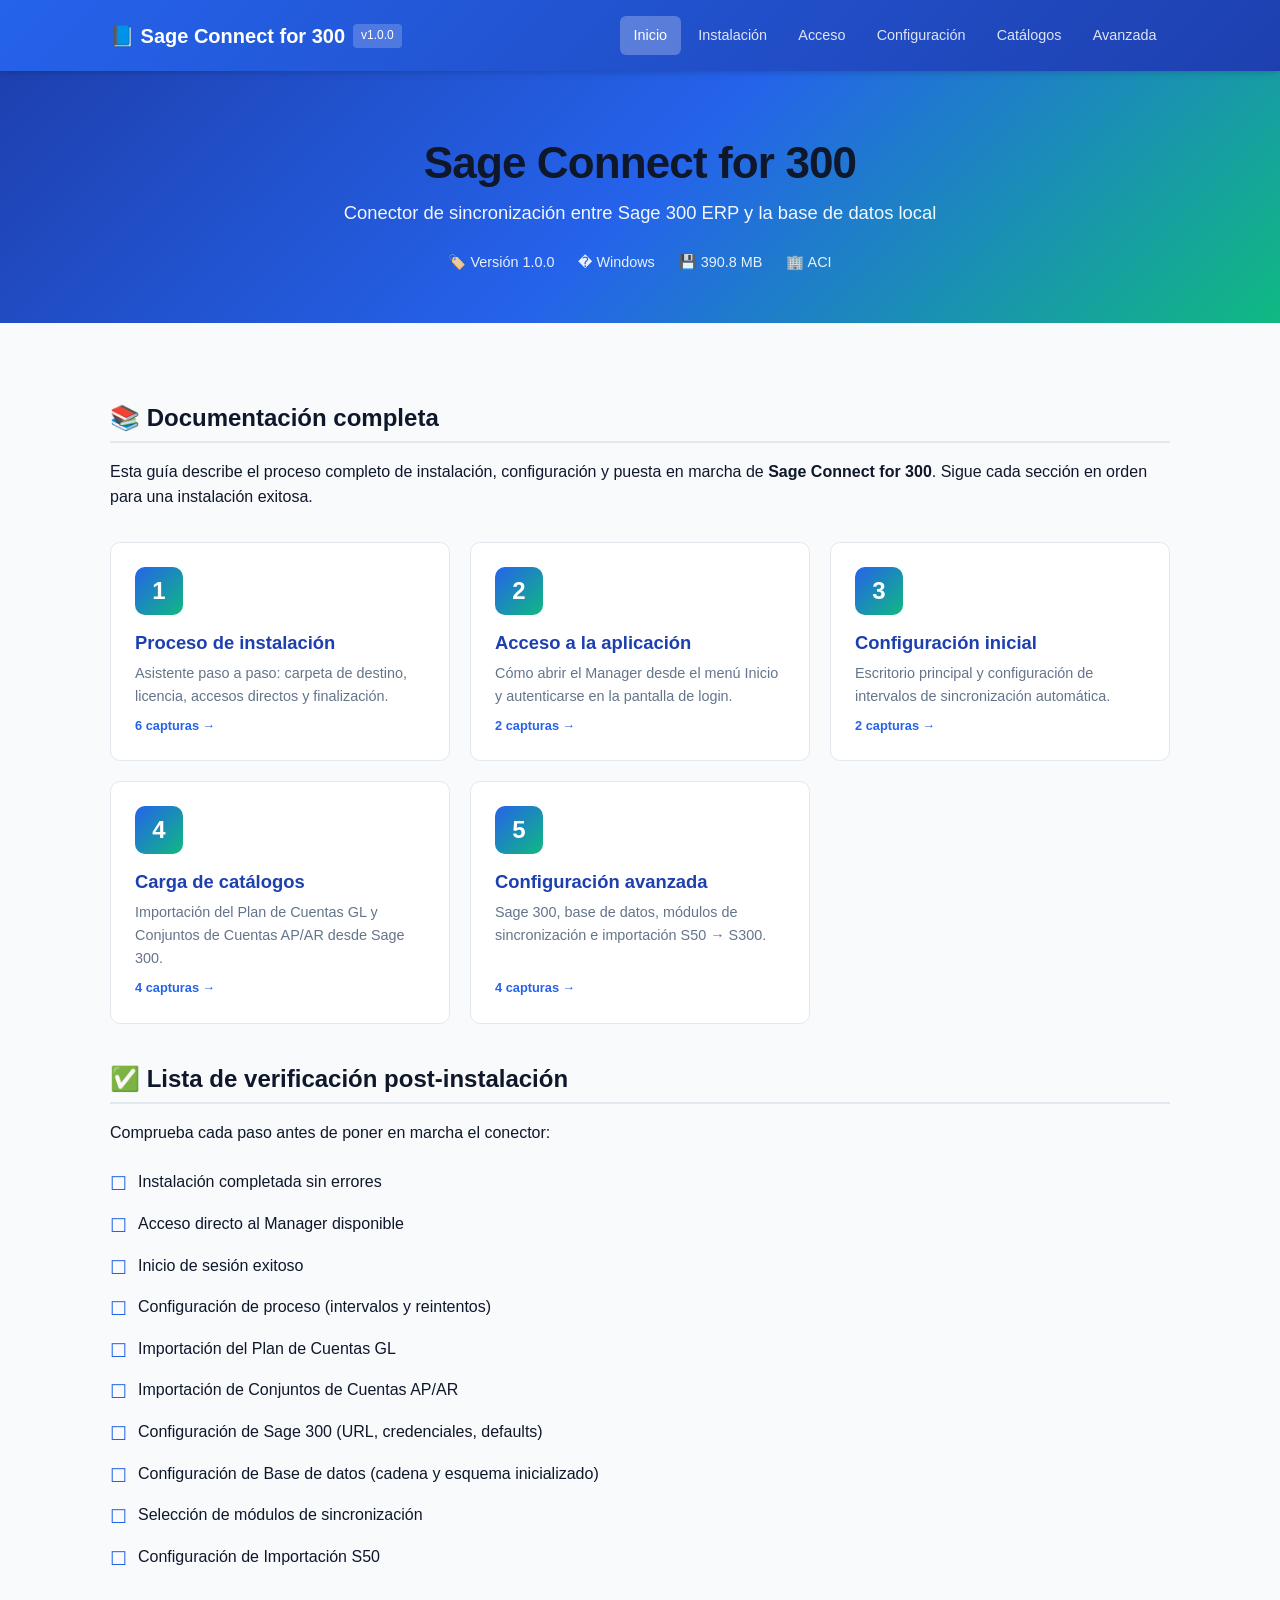
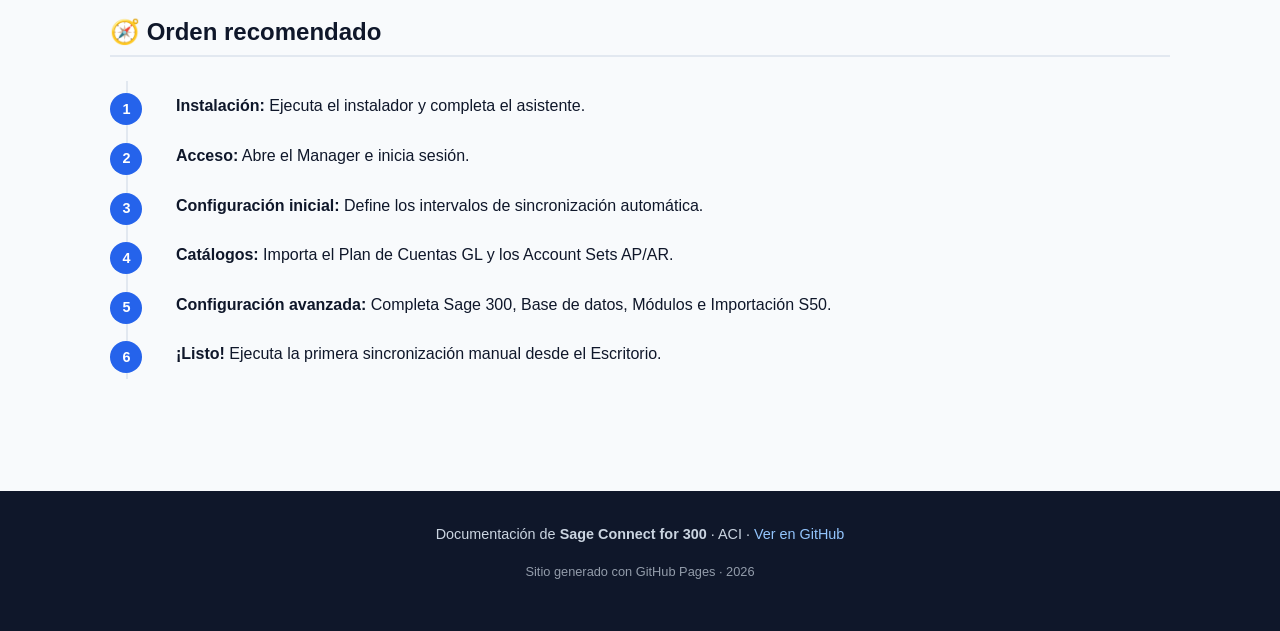
==== index.html @ 8a315cfc "docs: documentacion completa de instalacion Sage Connect for 300 - README.md con documentacion paso " ====
<!DOCTYPE html>
<html lang="es">
<head>
  <meta charset="UTF-8">
  <meta name="viewport" content="width=device-width, initial-scale=1.0">
  <title>Sage Connect for 300 — Guía de Instalación</title>
  <meta name="description" content="Documentación paso a paso para la instalación y configuración de Sage Connect for 300, el conector de sincronización entre Sage 300 ERP y la base de datos local.">
  <link rel="stylesheet" href="assets/css/style.css">
</head>
<body>

  <!-- ========== HEADER ========== -->
  <header class="site-header">
    <div class="container">
      <a href="index.html" class="logo">
        📘 Sage Connect for 300
        <span class="badge">v1.0.0</span>
      </a>
      <nav class="site-nav">
        <a href="index.html" class="active">Inicio</a>
        <a href="docs/instalacion.html">Instalación</a>
        <a href="docs/acceso.html">Acceso</a>
        <a href="docs/configuracion.html">Configuración</a>
        <a href="docs/catalogos.html">Catálogos</a>
        <a href="docs/avanzada.html">Avanzada</a>
      </nav>
    </div>
  </header>

  <!-- ========== HERO ========== -->
  <section class="hero">
    <div class="container">
      <h1>Sage Connect for 300</h1>
      <p class="subtitle">Conector de sincronización entre Sage 300 ERP y la base de datos local</p>
      <div class="meta">
        <span>🏷️ Versión 1.0.0</span>
        <span>� Windows</span>
        <span>💾 390.8 MB</span>
        <span>🏢 ACI</span>
      </div>
    </div>
  </section>

  <!-- ========== MAIN ========== -->
  <main>
    <div class="container">

      <h2>📚 Documentación completa</h2>
      <p>
        Esta guía describe el proceso completo de instalación, configuración y puesta en marcha de
        <strong>Sage Connect for 300</strong>. Sigue cada sección en orden para una instalación exitosa.
      </p>

      <div class="card-grid">

        <a href="docs/instalacion.html" class="card">
          <div class="icon">1</div>
          <h3>Proceso de instalación</h3>
          <p>Asistente paso a paso: carpeta de destino, licencia, accesos directos y finalización.</p>
          <span class="step">6 capturas →</span>
        </a>

        <a href="docs/acceso.html" class="card">
          <div class="icon">2</div>
          <h3>Acceso a la aplicación</h3>
          <p>Cómo abrir el Manager desde el menú Inicio y autenticarse en la pantalla de login.</p>
          <span class="step">2 capturas →</span>
        </a>

        <a href="docs/configuracion.html" class="card">
          <div class="icon">3</div>
          <h3>Configuración inicial</h3>
          <p>Escritorio principal y configuración de intervalos de sincronización automática.</p>
          <span class="step">2 capturas →</span>
        </a>

        <a href="docs/catalogos.html" class="card">
          <div class="icon">4</div>
          <h3>Carga de catálogos</h3>
          <p>Importación del Plan de Cuentas GL y Conjuntos de Cuentas AP/AR desde Sage 300.</p>
          <span class="step">4 capturas →</span>
        </a>

        <a href="docs/avanzada.html" class="card">
          <div class="icon">5</div>
          <h3>Configuración avanzada</h3>
          <p>Sage 300, base de datos, módulos de sincronización e importación S50 → S300.</p>
          <span class="step">4 capturas →</span>
        </a>

      </div>

      <h2>✅ Lista de verificación post-instalación</h2>
      <p>Comprueba cada paso antes de poner en marcha el conector:</p>

      <ul class="checklist">
        <li>Instalación completada sin errores</li>
        <li>Acceso directo al Manager disponible</li>
        <li>Inicio de sesión exitoso</li>
        <li>Configuración de proceso (intervalos y reintentos)</li>
        <li>Importación del Plan de Cuentas GL</li>
        <li>Importación de Conjuntos de Cuentas AP/AR</li>
        <li>Configuración de Sage 300 (URL, credenciales, defaults)</li>
        <li>Configuración de Base de datos (cadena y esquema inicializado)</li>
        <li>Selección de módulos de sincronización</li>
        <li>Configuración de Importación S50</li>
      </ul>

      <h2>🧭 Orden recomendado</h2>
      <ol class="steps">
        <li><strong>Instalación:</strong> Ejecuta el instalador y completa el asistente.</li>
        <li><strong>Acceso:</strong> Abre el Manager e inicia sesión.</li>
        <li><strong>Configuración inicial:</strong> Define los intervalos de sincronización automática.</li>
        <li><strong>Catálogos:</strong> Importa el Plan de Cuentas GL y los Account Sets AP/AR.</li>
        <li><strong>Configuración avanzada:</strong> Completa Sage 300, Base de datos, Módulos e Importación S50.</li>
        <li><strong>¡Listo!</strong> Ejecuta la primera sincronización manual desde el Escritorio.</li>
      </ol>

    </div>
  </main>

  <!-- ========== FOOTER ========== -->
  <footer class="site-footer">
    <div class="container">
      <p>
        Documentación de <strong>Sage Connect for 300</strong> · ACI ·
        <a href="https://github.com/" target="_blank" rel="noopener">Ver en GitHub</a>
      </p>
      <p style="opacity:0.7; font-size:0.8rem;">Sitio generado con GitHub Pages · 2026</p>
    </div>
  </footer>

</body>
</html>
---- assets/css/style.css ----
/* =========================================================
   Sage Connect for 300 — Documentación (GitHub Pages)
   Hoja de estilos principal
   ========================================================= */

:root {
  --primary: #2563eb;
  --primary-dark: #1e40af;
  --accent: #10b981;
  --bg: #f8fafc;
  --surface: #ffffff;
  --text: #0f172a;
  --muted: #64748b;
  --border: #e2e8f0;
  --code-bg: #1e293b;
  --code-text: #e2e8f0;
  --shadow: 0 4px 6px -1px rgb(0 0 0 / 0.1), 0 2px 4px -2px rgb(0 0 0 / 0.1);
  --radius: 10px;
}

* { box-sizing: border-box; }

html { scroll-behavior: smooth; }

body {
  margin: 0;
  font-family: -apple-system, BlinkMacSystemFont, "Segoe UI", Roboto, "Helvetica Neue", Arial, sans-serif;
  background: var(--bg);
  color: var(--text);
  line-height: 1.6;
}

/* ----------------- Layout ----------------- */
.site-header {
  background: linear-gradient(135deg, var(--primary) 0%, var(--primary-dark) 100%);
  color: #fff;
  padding: 1rem 0;
  box-shadow: var(--shadow);
  position: sticky;
  top: 0;
  z-index: 100;
}

.site-header .container {
  display: flex;
  align-items: center;
  justify-content: space-between;
  flex-wrap: wrap;
  gap: 1rem;
}

.site-header .logo {
  font-size: 1.25rem;
  font-weight: 700;
  color: #fff;
  text-decoration: none;
  display: flex;
  align-items: center;
  gap: 0.5rem;
}

.site-header .logo .badge {
  background: rgba(255, 255, 255, 0.2);
  padding: 0.15rem 0.5rem;
  border-radius: 4px;
  font-size: 0.75rem;
  font-weight: 500;
}

.site-nav {
  display: flex;
  gap: 0.25rem;
  flex-wrap: wrap;
}

.site-nav a {
  color: rgba(255, 255, 255, 0.85);
  text-decoration: none;
  padding: 0.5rem 0.85rem;
  border-radius: 6px;
  font-size: 0.9rem;
  font-weight: 500;
  transition: all 0.2s;
}

.site-nav a:hover {
  background: rgba(255, 255, 255, 0.15);
  color: #fff;
}

.site-nav a.active {
  background: rgba(255, 255, 255, 0.25);
  color: #fff;
}

.container {
  max-width: 1100px;
  margin: 0 auto;
  padding: 0 1.25rem;
}

/* ----------------- Hero (página de inicio) ----------------- */
.hero {
  background: linear-gradient(135deg, #1e40af 0%, #2563eb 50%, #10b981 100%);
  color: #fff;
  padding: 4rem 0 3rem;
  text-align: center;
}

.hero h1 {
  font-size: 2.75rem;
  margin: 0 0 0.5rem;
  font-weight: 800;
  letter-spacing: -0.02em;
}

.hero .subtitle {
  font-size: 1.15rem;
  opacity: 0.95;
  margin-bottom: 1.5rem;
}

.hero .meta {
  display: flex;
  justify-content: center;
  gap: 1.5rem;
  flex-wrap: wrap;
  font-size: 0.9rem;
  opacity: 0.9;
}

.hero .meta span {
  display: inline-flex;
  align-items: center;
  gap: 0.35rem;
}

/* ----------------- Cards / Secciones ----------------- */
main { padding: 2.5rem 0; }

h1, h2, h3 { color: var(--text); line-height: 1.25; }

h1 { font-size: 2rem; margin: 0 0 1rem; }
h2 {
  font-size: 1.5rem;
  margin: 2.5rem 0 1rem;
  padding-bottom: 0.5rem;
  border-bottom: 2px solid var(--border);
}
h3 {
  font-size: 1.2rem;
  margin: 1.75rem 0 0.75rem;
  color: var(--primary-dark);
}

p { margin: 0 0 1rem; }

a { color: var(--primary); }

code {
  background: #f1f5f9;
  padding: 0.15rem 0.4rem;
  border-radius: 4px;
  font-size: 0.875em;
  font-family: "Cascadia Code", "Fira Code", Consolas, monospace;
}

pre {
  background: var(--code-bg);
  color: var(--code-text);
  padding: 1rem 1.25rem;
  border-radius: var(--radius);
  overflow-x: auto;
  font-size: 0.875rem;
  line-height: 1.5;
}

pre code {
  background: none;
  color: inherit;
  padding: 0;
  font-size: inherit;
}

blockquote {
  border-left: 4px solid var(--accent);
  background: #ecfdf5;
  margin: 1rem 0;
  padding: 0.75rem 1rem;
  border-radius: 0 6px 6px 0;
  color: #065f46;
}

blockquote.warn {
  border-left-color: #f59e0b;
  background: #fffbeb;
  color: #92400e;
}

blockquote.info {
  border-left-color: var(--primary);
  background: #eff6ff;
  color: #1e40af;
}

/* ----------------- Tablas ----------------- */
table {
  width: 100%;
  border-collapse: collapse;
  margin: 1rem 0 1.5rem;
  background: var(--surface);
  border-radius: var(--radius);
  overflow: hidden;
  box-shadow: var(--shadow);
}

th, td {
  padding: 0.75rem 1rem;
  text-align: left;
  border-bottom: 1px solid var(--border);
}

th {
  background: #f8fafc;
  font-weight: 600;
  color: var(--primary-dark);
}

tbody tr:hover { background: #f8fafc; }
tbody tr:last-child td { border-bottom: none; }

/* ----------------- Capturas ----------------- */
figure {
  margin: 1.5rem 0;
  background: var(--surface);
  border-radius: var(--radius);
  padding: 1rem;
  box-shadow: var(--shadow);
  border: 1px solid var(--border);
}

figure img {
  width: 100%;
  height: auto;
  display: block;
  border-radius: 6px;
  background: #f1f5f9;
}

figcaption {
  margin-top: 0.75rem;
  font-size: 0.875rem;
  color: var(--muted);
  text-align: center;
  font-style: italic;
}

/* ----------------- Grid de tarjetas (home) ----------------- */
.card-grid {
  display: grid;
  grid-template-columns: repeat(auto-fit, minmax(260px, 1fr));
  gap: 1.25rem;
  margin: 2rem 0;
}

.card {
  background: var(--surface);
  border: 1px solid var(--border);
  border-radius: var(--radius);
  padding: 1.5rem;
  text-decoration: none;
  color: var(--text);
  transition: all 0.25s;
  display: flex;
  flex-direction: column;
  gap: 0.5rem;
}

.card:hover {
  transform: translateY(-3px);
  box-shadow: var(--shadow);
  border-color: var(--primary);
}

.card .icon {
  width: 48px;
  height: 48px;
  background: linear-gradient(135deg, var(--primary), var(--accent));
  color: #fff;
  border-radius: 10px;
  display: flex;
  align-items: center;
  justify-content: center;
  font-size: 1.5rem;
  font-weight: 700;
  margin-bottom: 0.5rem;
}

.card h3 {
  margin: 0;
  color: var(--primary-dark);
  font-size: 1.15rem;
}

.card p {
  margin: 0;
  color: var(--muted);
  font-size: 0.9rem;
}

.card .step {
  margin-top: auto;
  font-size: 0.8rem;
  color: var(--primary);
  font-weight: 600;
}

/* ----------------- Lista de pasos numerada ----------------- */
ol.steps {
  counter-reset: step;
  list-style: none;
  padding: 0;
  margin: 1.5rem 0;
}

ol.steps > li {
  counter-increment: step;
  padding: 0.75rem 0 0.75rem 3rem;
  position: relative;
  border-left: 2px solid var(--border);
  margin-left: 1rem;
}

ol.steps > li::before {
  content: counter(step);
  position: absolute;
  left: -1.1rem;
  top: 0.75rem;
  width: 2rem;
  height: 2rem;
  background: var(--primary);
  color: #fff;
  border-radius: 50%;
  display: flex;
  align-items: center;
  justify-content: center;
  font-weight: 700;
  font-size: 0.9rem;
}

/* ----------------- Checklist ----------------- */
.checklist {
  list-style: none;
  padding: 0;
}

.checklist li {
  padding: 0.5rem 0 0.5rem 1.75rem;
  position: relative;
}

.checklist li::before {
  content: "☐";
  position: absolute;
  left: 0;
  color: var(--primary);
  font-size: 1.2rem;
}

/* ----------------- Footer ----------------- */
.site-footer {
  background: #0f172a;
  color: #cbd5e1;
  padding: 2rem 0;
  margin-top: 3rem;
  text-align: center;
  font-size: 0.9rem;
}

.site-footer a {
  color: #93c5fd;
  text-decoration: none;
}

.site-footer a:hover { color: #fff; }

/* ----------------- Responsive ----------------- */
@media (max-width: 720px) {
  .hero h1 { font-size: 2rem; }
  .hero { padding: 2.5rem 0 2rem; }
  h2 { font-size: 1.25rem; }
  .site-header .container { flex-direction: column; align-items: flex-start; }
  .site-nav { width: 100%; overflow-x: auto; }
}
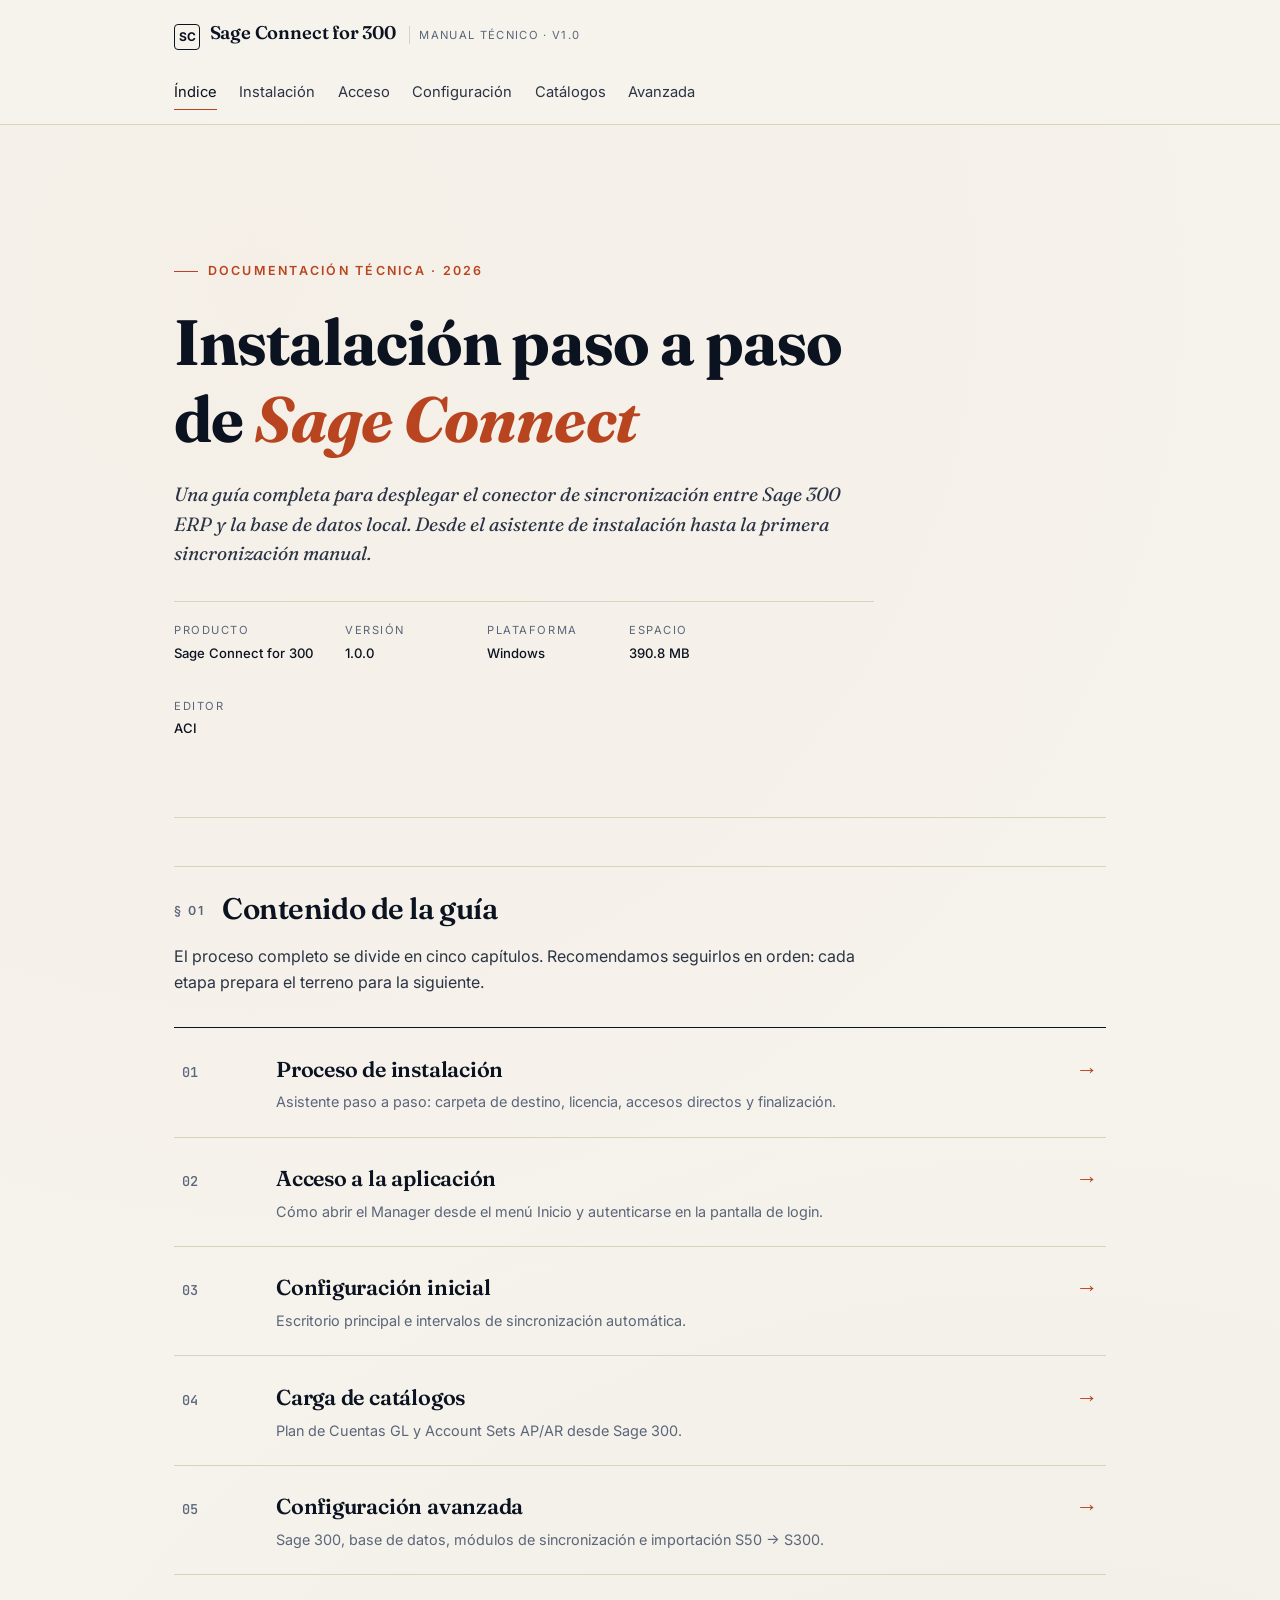
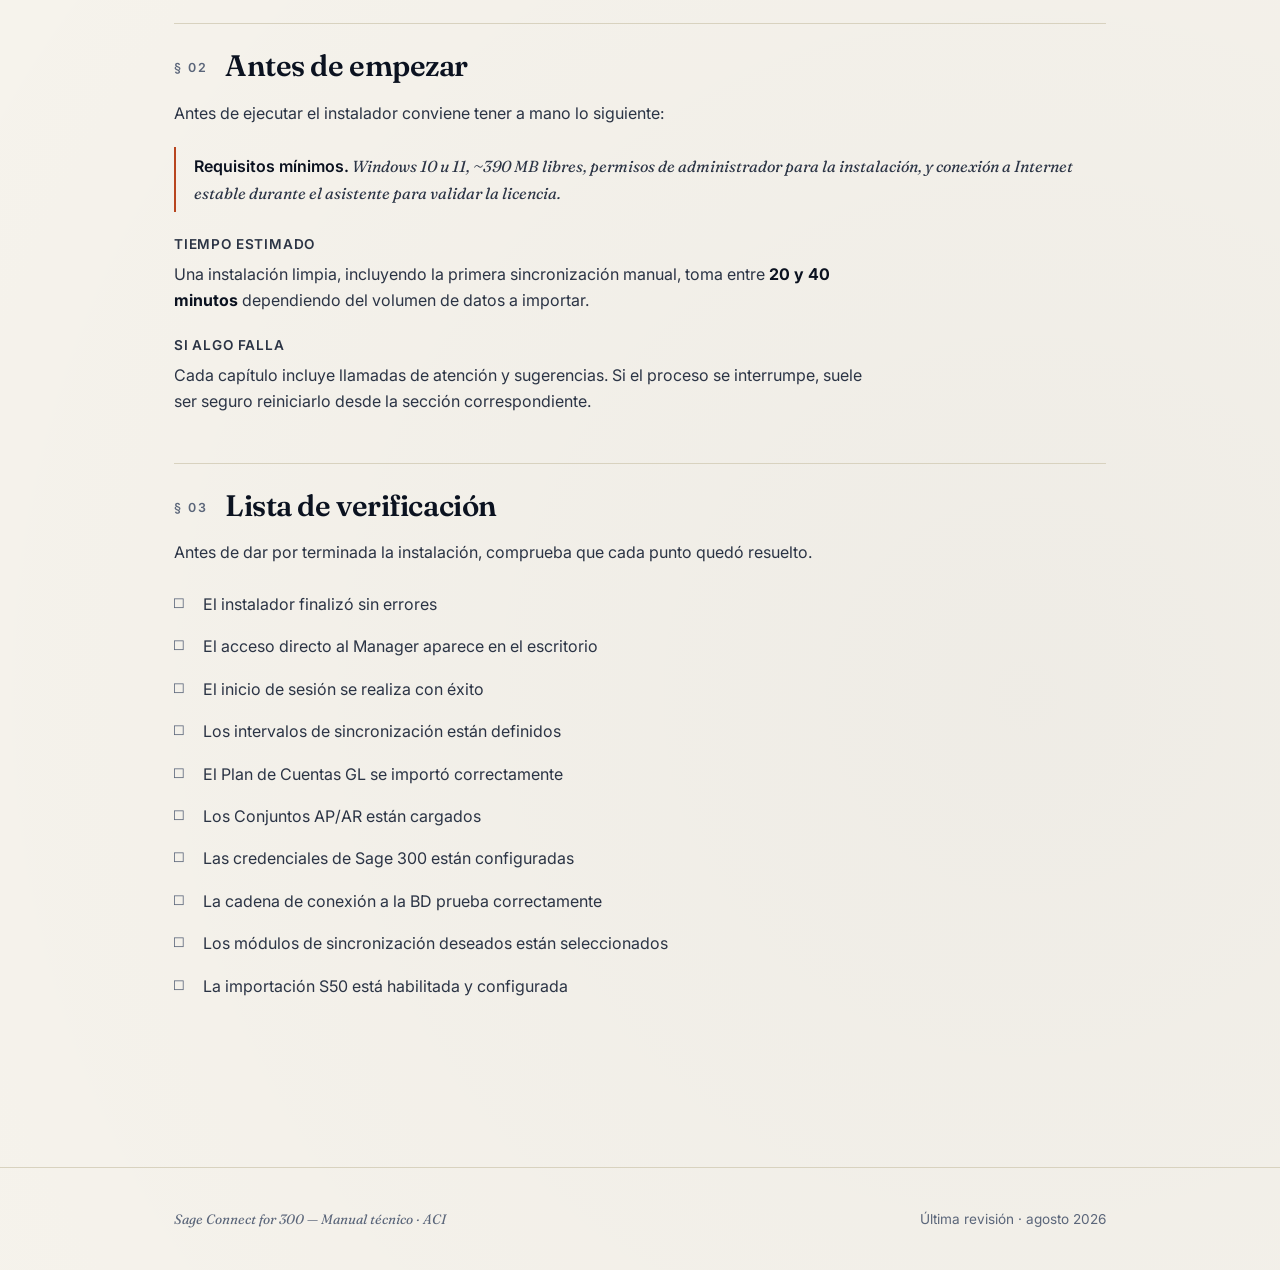
==== commit cc9f5514: "redesign: estilo editorial con tipografia Fraunces+Inter - Paleta crema/terracota, fondo texturizado" ====
--- a/index.html
+++ b/index.html
@@ -3,21 +3,23 @@
 <head>
   <meta charset="UTF-8">
   <meta name="viewport" content="width=device-width, initial-scale=1.0">
-  <title>Sage Connect for 300 — Guía de Instalación</title>
-  <meta name="description" content="Documentación paso a paso para la instalación y configuración de Sage Connect for 300, el conector de sincronización entre Sage 300 ERP y la base de datos local.">
+  <title>Sage Connect for 300 — Manual de instalación</title>
+  <meta name="description" content="Guía paso a paso para la instalación y configuración de Sage Connect for 300, el conector de sincronización entre Sage 300 ERP y la base de datos local.">
+  <link rel="preconnect" href="https://fonts.googleapis.com">
+  <link rel="preconnect" href="https://fonts.gstatic.com" crossorigin>
   <link rel="stylesheet" href="assets/css/style.css">
 </head>
 <body>
 
-  <!-- ========== HEADER ========== -->
   <header class="site-header">
     <div class="container">
-      <a href="index.html" class="logo">
-        📘 Sage Connect for 300
-        <span class="badge">v1.0.0</span>
+      <a href="index.html" class="brand">
+        <span class="brand-mark">SC</span>
+        <span class="brand-name">Sage Connect for 300</span>
+        <span class="brand-tag">Manual técnico · v1.0</span>
       </a>
       <nav class="site-nav">
-        <a href="index.html" class="active">Inicio</a>
+        <a href="index.html" class="active">Índice</a>
         <a href="docs/instalacion.html">Instalación</a>
         <a href="docs/acceso.html">Acceso</a>
         <a href="docs/configuracion.html">Configuración</a>
@@ -27,106 +29,163 @@
     </div>
   </header>
 
-  <!-- ========== HERO ========== -->
-  <section class="hero">
-    <div class="container">
-      <h1>Sage Connect for 300</h1>
-      <p class="subtitle">Conector de sincronización entre Sage 300 ERP y la base de datos local</p>
-      <div class="meta">
-        <span>🏷️ Versión 1.0.0</span>
-        <span>� Windows</span>
-        <span>💾 390.8 MB</span>
-        <span>🏢 ACI</span>
-      </div>
-    </div>
-  </section>
-
-  <!-- ========== MAIN ========== -->
   <main>
     <div class="container">
 
-      <h2>📚 Documentación completa</h2>
-      <p>
-        Esta guía describe el proceso completo de instalación, configuración y puesta en marcha de
-        <strong>Sage Connect for 300</strong>. Sigue cada sección en orden para una instalación exitosa.
-      </p>
+      <section class="hero">
+        <div class="eyebrow">Documentación técnica · 2026</div>
+        <h1>Instalación paso a paso de <em>Sage Connect</em></h1>
+        <p class="dek">
+          Una guía completa para desplegar el conector de sincronización entre
+          Sage 300 ERP y la base de datos local. Desde el asistente de instalación
+          hasta la primera sincronización manual.
+        </p>
+        <dl class="meta">
+          <div>
+            <dt>Producto</dt>
+            <dd>Sage Connect for 300</dd>
+          </div>
+          <div>
+            <dt>Versión</dt>
+            <dd>1.0.0</dd>
+          </div>
+          <div>
+            <dt>Plataforma</dt>
+            <dd>Windows</dd>
+          </div>
+          <div>
+            <dt>Espacio</dt>
+            <dd>390.8 MB</dd>
+          </div>
+          <div>
+            <dt>Editor</dt>
+            <dd>ACI</dd>
+          </div>
+        </dl>
+      </section>
 
-      <div class="card-grid">
+      <section style="margin-top: 3rem;">
+        <h2><span class="num">§ 01</span> Contenido de la guía</h2>
+        <p>
+          El proceso completo se divide en cinco capítulos. Recomendamos seguirlos
+          en orden: cada etapa prepara el terreno para la siguiente.
+        </p>
 
-        <a href="docs/instalacion.html" class="card">
-          <div class="icon">1</div>
-          <h3>Proceso de instalación</h3>
-          <p>Asistente paso a paso: carpeta de destino, licencia, accesos directos y finalización.</p>
-          <span class="step">6 capturas →</span>
-        </a>
+        <ol class="index-list">
 
-        <a href="docs/acceso.html" class="card">
-          <div class="icon">2</div>
-          <h3>Acceso a la aplicación</h3>
-          <p>Cómo abrir el Manager desde el menú Inicio y autenticarse en la pantalla de login.</p>
-          <span class="step">2 capturas →</span>
-        </a>
+          <li>
+            <a href="docs/instalacion.html">
+              <span class="step-num">01</span>
+              <span>
+                <span class="step-title">Proceso de instalación</span>
+                <span class="step-desc">Asistente paso a paso: carpeta de destino, licencia, accesos directos y finalización.</span>
+              </span>
+              <span class="step-arrow">→</span>
+            </a>
+          </li>
 
-        <a href="docs/configuracion.html" class="card">
-          <div class="icon">3</div>
-          <h3>Configuración inicial</h3>
-          <p>Escritorio principal y configuración de intervalos de sincronización automática.</p>
-          <span class="step">2 capturas →</span>
-        </a>
+          <li>
+            <a href="docs/acceso.html">
+              <span class="step-num">02</span>
+              <span>
+                <span class="step-title">Acceso a la aplicación</span>
+                <span class="step-desc">Cómo abrir el Manager desde el menú Inicio y autenticarse en la pantalla de login.</span>
+              </span>
+              <span class="step-arrow">→</span>
+            </a>
+          </li>
 
-        <a href="docs/catalogos.html" class="card">
-          <div class="icon">4</div>
-          <h3>Carga de catálogos</h3>
-          <p>Importación del Plan de Cuentas GL y Conjuntos de Cuentas AP/AR desde Sage 300.</p>
-          <span class="step">4 capturas →</span>
-        </a>
+          <li>
+            <a href="docs/configuracion.html">
+              <span class="step-num">03</span>
+              <span>
+                <span class="step-title">Configuración inicial</span>
+                <span class="step-desc">Escritorio principal e intervalos de sincronización automática.</span>
+              </span>
+              <span class="step-arrow">→</span>
+            </a>
+          </li>
 
-        <a href="docs/avanzada.html" class="card">
-          <div class="icon">5</div>
-          <h3>Configuración avanzada</h3>
-          <p>Sage 300, base de datos, módulos de sincronización e importación S50 → S300.</p>
-          <span class="step">4 capturas →</span>
-        </a>
+          <li>
+            <a href="docs/catalogos.html">
+              <span class="step-num">04</span>
+              <span>
+                <span class="step-title">Carga de catálogos</span>
+                <span class="step-desc">Plan de Cuentas GL y Account Sets AP/AR desde Sage 300.</span>
+              </span>
+              <span class="step-arrow">→</span>
+            </a>
+          </li>
 
-      </div>
+          <li>
+            <a href="docs/avanzada.html">
+              <span class="step-num">05</span>
+              <span>
+                <span class="step-title">Configuración avanzada</span>
+                <span class="step-desc">Sage 300, base de datos, módulos de sincronización e importación S50 → S300.</span>
+              </span>
+              <span class="step-arrow">→</span>
+            </a>
+          </li>
 
-      <h2>✅ Lista de verificación post-instalación</h2>
-      <p>Comprueba cada paso antes de poner en marcha el conector:</p>
+        </ol>
+      </section>
 
-      <ul class="checklist">
-        <li>Instalación completada sin errores</li>
-        <li>Acceso directo al Manager disponible</li>
-        <li>Inicio de sesión exitoso</li>
-        <li>Configuración de proceso (intervalos y reintentos)</li>
-        <li>Importación del Plan de Cuentas GL</li>
-        <li>Importación de Conjuntos de Cuentas AP/AR</li>
-        <li>Configuración de Sage 300 (URL, credenciales, defaults)</li>
-        <li>Configuración de Base de datos (cadena y esquema inicializado)</li>
-        <li>Selección de módulos de sincronización</li>
-        <li>Configuración de Importación S50</li>
-      </ul>
+      <section>
+        <h2><span class="num">§ 02</span> Antes de empezar</h2>
+        <p>
+          Antes de ejecutar el instalador conviene tener a mano lo siguiente:
+        </p>
 
-      <h2>🧭 Orden recomendado</h2>
-      <ol class="steps">
-        <li><strong>Instalación:</strong> Ejecuta el instalador y completa el asistente.</li>
-        <li><strong>Acceso:</strong> Abre el Manager e inicia sesión.</li>
-        <li><strong>Configuración inicial:</strong> Define los intervalos de sincronización automática.</li>
-        <li><strong>Catálogos:</strong> Importa el Plan de Cuentas GL y los Account Sets AP/AR.</li>
-        <li><strong>Configuración avanzada:</strong> Completa Sage 300, Base de datos, Módulos e Importación S50.</li>
-        <li><strong>¡Listo!</strong> Ejecuta la primera sincronización manual desde el Escritorio.</li>
-      </ol>
+        <div class="note">
+          <strong>Requisitos mínimos.</strong> Windows 10 u 11, ~390 MB libres,
+          permisos de administrador para la instalación, y conexión a Internet
+          estable durante el asistente para validar la licencia.
+        </div>
+
+        <h4>Tiempo estimado</h4>
+        <p>
+          Una instalación limpia, incluyendo la primera sincronización manual,
+          toma entre <strong>20 y 40 minutos</strong> dependiendo del volumen de
+          datos a importar.
+        </p>
+
+        <h4>Si algo falla</h4>
+        <p>
+          Cada capítulo incluye llamadas de atención y sugerencias. Si el
+          proceso se interrumpe, suele ser seguro reiniciarlo desde la
+          sección correspondiente.
+        </p>
+      </section>
+
+      <section>
+        <h2><span class="num">§ 03</span> Lista de verificación</h2>
+        <p>
+          Antes de dar por terminada la instalación, comprueba que cada punto
+          quedó resuelto.
+        </p>
+
+        <ul class="checklist">
+          <li>El instalador finalizó sin errores</li>
+          <li>El acceso directo al Manager aparece en el escritorio</li>
+          <li>El inicio de sesión se realiza con éxito</li>
+          <li>Los intervalos de sincronización están definidos</li>
+          <li>El Plan de Cuentas GL se importó correctamente</li>
+          <li>Los Conjuntos AP/AR están cargados</li>
+          <li>Las credenciales de Sage 300 están configuradas</li>
+          <li>La cadena de conexión a la BD prueba correctamente</li>
+          <li>Los módulos de sincronización deseados están seleccionados</li>
+          <li>La importación S50 está habilitada y configurada</li>
+        </ul>
+      </section>
 
     </div>
   </main>
 
-  <!-- ========== FOOTER ========== -->
   <footer class="site-footer">
     <div class="container">
-      <p>
-        Documentación de <strong>Sage Connect for 300</strong> · ACI ·
-        <a href="https://github.com/" target="_blank" rel="noopener">Ver en GitHub</a>
-      </p>
-      <p style="opacity:0.7; font-size:0.8rem;">Sitio generado con GitHub Pages · 2026</p>
+      <span class="colophon">Sage Connect for 300 — Manual técnico · ACI</span>
+      <span>Última revisión · agosto 2026</span>
     </div>
   </footer>
 
--- a/assets/css/style.css
+++ b/assets/css/style.css
@@ -1,178 +1,246 @@
-/* =========================================================
-   Sage Connect for 300 — Documentación (GitHub Pages)
-   Hoja de estilos principal
-   ========================================================= */
-
+/* =================================================================
+   Sage Connect for 300 — Manual técnico
+   Tipografía editorial · Inter + Fraunces + JetBrains Mono
+   ================================================================= */
+
+@import url('https://fonts.googleapis.com/css2?family=Inter:wght@400;500;600;700;800&family=JetBrains+Mono:wght@400;500;600&family=Fraunces:opsz,wght@9..144,400;9..144,500;9..144,600;9..144,700&display=swap');
+
+/* ---------- Tokens ---------- */
 :root {
-  --primary: #2563eb;
-  --primary-dark: #1e40af;
-  --accent: #10b981;
-  --bg: #f8fafc;
-  --surface: #ffffff;
-  --text: #0f172a;
-  --muted: #64748b;
-  --border: #e2e8f0;
-  --code-bg: #1e293b;
-  --code-text: #e2e8f0;
-  --shadow: 0 4px 6px -1px rgb(0 0 0 / 0.1), 0 2px 4px -2px rgb(0 0 0 / 0.1);
-  --radius: 10px;
-}
-
-* { box-sizing: border-box; }
-
-html { scroll-behavior: smooth; }
+  --ink:        #0b1220;
+  --ink-soft:   #2b3445;
+  --ink-muted:  #5b667a;
+  --paper:      #f6f3ec;
+  --paper-2:    #ece6d6;
+  --line:       #d8d2bf;
+  --line-soft:  #e8e2cf;
+
+  --accent:     #b8451f;     /* terracota */
+  --accent-ink: #8a3215;
+
+  --serif: "Fraunces", "Iowan Old Style", Georgia, "Times New Roman", serif;
+  --sans:  "Inter", -apple-system, BlinkMacSystemFont, "Segoe UI", Roboto, sans-serif;
+  --mono:  "JetBrains Mono", "SFMono-Regular", Consolas, monospace;
+}
+
+/* ---------- Reset suave ---------- */
+*, *::before, *::after { box-sizing: border-box; }
+
+html {
+  scroll-behavior: smooth;
+  -webkit-font-smoothing: antialiased;
+  -moz-osx-font-smoothing: grayscale;
+  text-rendering: optimizeLegibility;
+}
 
 body {
   margin: 0;
-  font-family: -apple-system, BlinkMacSystemFont, "Segoe UI", Roboto, "Helvetica Neue", Arial, sans-serif;
-  background: var(--bg);
-  color: var(--text);
-  line-height: 1.6;
-}
-
-/* ----------------- Layout ----------------- */
+  font-family: var(--sans);
+  background: var(--paper);
+  color: var(--ink);
+  font-size: 16px;
+  line-height: 1.65;
+  background-image:
+    radial-gradient(circle at 20% 10%, rgba(184, 69, 31, 0.025), transparent 40%),
+    radial-gradient(circle at 80% 80%, rgba(11, 18, 32, 0.03), transparent 50%);
+}
+
+/* ---------- Header ---------- */
 .site-header {
-  background: linear-gradient(135deg, var(--primary) 0%, var(--primary-dark) 100%);
-  color: #fff;
-  padding: 1rem 0;
-  box-shadow: var(--shadow);
+  border-bottom: 1px solid var(--line);
+  background: var(--paper);
   position: sticky;
   top: 0;
-  z-index: 100;
+  z-index: 50;
+  backdrop-filter: blur(8px);
 }
 
 .site-header .container {
   display: flex;
+  align-items: baseline;
+  justify-content: space-between;
+  gap: 2rem;
+  padding-top: 1.1rem;
+  padding-bottom: 1.1rem;
+  flex-wrap: wrap;
+}
+
+.brand {
+  display: inline-flex;
+  align-items: baseline;
+  gap: 0.6rem;
+  text-decoration: none;
+  color: var(--ink);
+  font-family: var(--serif);
+}
+
+.brand-mark {
+  width: 26px;
+  height: 26px;
+  border: 1.5px solid var(--ink);
+  border-radius: 4px;
+  display: inline-flex;
   align-items: center;
-  justify-content: space-between;
-  flex-wrap: wrap;
-  gap: 1rem;
-}
-
-.site-header .logo {
-  font-size: 1.25rem;
+  justify-content: center;
+  font-family: var(--sans);
+  font-size: 0.75rem;
   font-weight: 700;
-  color: #fff;
-  text-decoration: none;
-  display: flex;
-  align-items: center;
-  gap: 0.5rem;
-}
-
-.site-header .logo .badge {
-  background: rgba(255, 255, 255, 0.2);
-  padding: 0.15rem 0.5rem;
-  border-radius: 4px;
-  font-size: 0.75rem;
-  font-weight: 500;
+  transform: translateY(2px);
+}
+
+.brand-name {
+  font-size: 1.15rem;
+  font-weight: 600;
+  letter-spacing: -0.01em;
+}
+
+.brand-tag {
+  font-family: var(--sans);
+  font-size: 0.7rem;
+  color: var(--ink-muted);
+  text-transform: uppercase;
+  letter-spacing: 0.12em;
+  border-left: 1px solid var(--line);
+  padding-left: 0.6rem;
+  margin-left: 0.2rem;
 }
 
 .site-nav {
   display: flex;
-  gap: 0.25rem;
+  gap: 1.4rem;
   flex-wrap: wrap;
+  font-size: 0.92rem;
 }
 
 .site-nav a {
-  color: rgba(255, 255, 255, 0.85);
+  color: var(--ink-soft);
   text-decoration: none;
-  padding: 0.5rem 0.85rem;
-  border-radius: 6px;
-  font-size: 0.9rem;
-  font-weight: 500;
-  transition: all 0.2s;
-}
-
-.site-nav a:hover {
-  background: rgba(255, 255, 255, 0.15);
-  color: #fff;
-}
-
-.site-nav a.active {
-  background: rgba(255, 255, 255, 0.25);
-  color: #fff;
-}
-
+  position: relative;
+  padding-bottom: 2px;
+  transition: color 0.15s ease;
+}
+
+.site-nav a:hover { color: var(--accent); }
+
+.site-nav a.active { color: var(--ink); }
+
+.site-nav a.active::after {
+  content: "";
+  position: absolute;
+  left: 0;
+  right: 0;
+  bottom: -4px;
+  height: 1px;
+  background: var(--accent);
+}
+
+/* ---------- Layout ---------- */
 .container {
-  max-width: 1100px;
+  max-width: 980px;
   margin: 0 auto;
-  padding: 0 1.25rem;
-}
-
-/* ----------------- Hero (página de inicio) ----------------- */
-.hero {
-  background: linear-gradient(135deg, #1e40af 0%, #2563eb 50%, #10b981 100%);
-  color: #fff;
-  padding: 4rem 0 3rem;
-  text-align: center;
-}
-
-.hero h1 {
-  font-size: 2.75rem;
-  margin: 0 0 0.5rem;
-  font-weight: 800;
-  letter-spacing: -0.02em;
-}
-
-.hero .subtitle {
-  font-size: 1.15rem;
-  opacity: 0.95;
-  margin-bottom: 1.5rem;
-}
-
-.hero .meta {
-  display: flex;
-  justify-content: center;
-  gap: 1.5rem;
-  flex-wrap: wrap;
-  font-size: 0.9rem;
-  opacity: 0.9;
-}
-
-.hero .meta span {
-  display: inline-flex;
-  align-items: center;
-  gap: 0.35rem;
-}
-
-/* ----------------- Cards / Secciones ----------------- */
-main { padding: 2.5rem 0; }
-
-h1, h2, h3 { color: var(--text); line-height: 1.25; }
-
-h1 { font-size: 2rem; margin: 0 0 1rem; }
+  padding: 0 1.5rem;
+}
+
+main { padding: 3.5rem 0 5rem; }
+
+/* ---------- Tipografía ---------- */
+h1, h2, h3, h4 {
+  font-family: var(--serif);
+  color: var(--ink);
+  letter-spacing: -0.015em;
+  font-weight: 600;
+  line-height: 1.2;
+}
+
+h1 {
+  font-size: 3rem;
+  font-weight: 700;
+  margin: 0 0 1rem;
+}
+
+h1 .lead {
+  display: block;
+  font-family: var(--sans);
+  font-size: 0.78rem;
+  font-weight: 600;
+  letter-spacing: 0.18em;
+  text-transform: uppercase;
+  color: var(--accent);
+  margin-bottom: 1rem;
+}
+
 h2 {
-  font-size: 1.5rem;
-  margin: 2.5rem 0 1rem;
-  padding-bottom: 0.5rem;
-  border-bottom: 2px solid var(--border);
-}
+  font-size: 1.85rem;
+  margin: 3rem 0 1rem;
+  padding-top: 1.5rem;
+  border-top: 1px solid var(--line);
+}
+
+h2 .num {
+  display: inline-block;
+  font-family: var(--sans);
+  font-size: 0.78rem;
+  font-weight: 600;
+  letter-spacing: 0.15em;
+  color: var(--ink-muted);
+  margin-right: 0.75rem;
+  vertical-align: middle;
+}
+
 h3 {
-  font-size: 1.2rem;
-  margin: 1.75rem 0 0.75rem;
-  color: var(--primary-dark);
-}
-
-p { margin: 0 0 1rem; }
-
-a { color: var(--primary); }
+  font-size: 1.25rem;
+  margin: 2rem 0 0.6rem;
+  color: var(--ink);
+  font-weight: 600;
+}
+
+h4 {
+  margin: 1.5rem 0 0.5rem;
+  color: var(--ink-soft);
+  font-weight: 600;
+  font-family: var(--sans);
+  text-transform: uppercase;
+  letter-spacing: 0.06em;
+  font-size: 0.85rem;
+}
+
+p {
+  margin: 0 0 1.1rem;
+  color: var(--ink-soft);
+  max-width: 70ch;
+}
+
+p strong { color: var(--ink); }
+
+a {
+  color: var(--accent);
+  text-decoration: underline;
+  text-decoration-thickness: 1px;
+  text-underline-offset: 3px;
+  transition: color 0.15s ease;
+}
+
+a:hover { color: var(--accent-ink); }
 
 code {
-  background: #f1f5f9;
-  padding: 0.15rem 0.4rem;
+  font-family: var(--mono);
+  background: var(--paper-2);
+  padding: 0.12rem 0.4rem;
+  border-radius: 3px;
+  font-size: 0.85em;
+  color: var(--ink);
+}
+
+pre {
+  background: var(--ink);
+  color: #d9d4c5;
+  padding: 1.1rem 1.3rem;
   border-radius: 4px;
-  font-size: 0.875em;
-  font-family: "Cascadia Code", "Fira Code", Consolas, monospace;
-}
-
-pre {
-  background: var(--code-bg);
-  color: var(--code-text);
-  padding: 1rem 1.25rem;
-  border-radius: var(--radius);
   overflow-x: auto;
-  font-size: 0.875rem;
-  line-height: 1.5;
+  font-size: 0.85rem;
+  line-height: 1.6;
+  margin: 1.2rem 0;
+  border: 1px solid #1a2435;
 }
 
 pre code {
@@ -182,140 +250,215 @@
   font-size: inherit;
 }
 
-blockquote {
-  border-left: 4px solid var(--accent);
-  background: #ecfdf5;
-  margin: 1rem 0;
-  padding: 0.75rem 1rem;
-  border-radius: 0 6px 6px 0;
-  color: #065f46;
-}
-
-blockquote.warn {
-  border-left-color: #f59e0b;
-  background: #fffbeb;
-  color: #92400e;
-}
-
-blockquote.info {
-  border-left-color: var(--primary);
-  background: #eff6ff;
-  color: #1e40af;
-}
-
-/* ----------------- Tablas ----------------- */
+/* ---------- Notas / blockquotes ---------- */
+.note {
+  border-left: 2px solid var(--accent);
+  padding: 0.4rem 0 0.4rem 1.1rem;
+  margin: 1.3rem 0;
+  font-family: var(--serif);
+  font-style: italic;
+  color: var(--ink-soft);
+}
+
+.note strong {
+  font-family: var(--sans);
+  font-style: normal;
+  color: var(--ink);
+  font-weight: 600;
+}
+
+.note.warn   { border-left-color: #c08a1f; }
+.note.tip    { border-left-color: #3d7a4b; }
+.note.info   { border-left-color: var(--ink); }
+
+/* ---------- Tablas ---------- */
 table {
   width: 100%;
   border-collapse: collapse;
-  margin: 1rem 0 1.5rem;
-  background: var(--surface);
-  border-radius: var(--radius);
-  overflow: hidden;
-  box-shadow: var(--shadow);
+  margin: 1.3rem 0 1.6rem;
+  font-size: 0.93rem;
 }
 
 th, td {
-  padding: 0.75rem 1rem;
   text-align: left;
-  border-bottom: 1px solid var(--border);
+  padding: 0.7rem 0.4rem;
+  border-bottom: 1px solid var(--line-soft);
 }
 
 th {
-  background: #f8fafc;
-  font-weight: 600;
-  color: var(--primary-dark);
-}
-
-tbody tr:hover { background: #f8fafc; }
-tbody tr:last-child td { border-bottom: none; }
-
-/* ----------------- Capturas ----------------- */
+  font-family: var(--sans);
+  font-size: 0.72rem;
+  font-weight: 600;
+  text-transform: uppercase;
+  letter-spacing: 0.1em;
+  color: var(--ink-muted);
+  border-bottom: 1.5px solid var(--ink);
+}
+
+tbody tr:hover { background: rgba(184, 69, 31, 0.025); }
+
+/* ---------- Figuras / capturas ---------- */
 figure {
-  margin: 1.5rem 0;
-  background: var(--surface);
-  border-radius: var(--radius);
-  padding: 1rem;
-  box-shadow: var(--shadow);
-  border: 1px solid var(--border);
+  margin: 1.8rem 0;
 }
 
 figure img {
   width: 100%;
   height: auto;
   display: block;
-  border-radius: 6px;
-  background: #f1f5f9;
+  border-radius: 4px;
+  border: 1px solid var(--line);
+  background: var(--paper-2);
+  box-shadow: 0 1px 0 rgba(11, 18, 32, 0.04), 0 6px 18px -8px rgba(11, 18, 32, 0.12);
 }
 
 figcaption {
-  margin-top: 0.75rem;
-  font-size: 0.875rem;
-  color: var(--muted);
-  text-align: center;
-  font-style: italic;
-}
-
-/* ----------------- Grid de tarjetas (home) ----------------- */
-.card-grid {
-  display: grid;
-  grid-template-columns: repeat(auto-fit, minmax(260px, 1fr));
-  gap: 1.25rem;
-  margin: 2rem 0;
-}
-
-.card {
-  background: var(--surface);
-  border: 1px solid var(--border);
-  border-radius: var(--radius);
-  padding: 1.5rem;
-  text-decoration: none;
-  color: var(--text);
-  transition: all 0.25s;
-  display: flex;
-  flex-direction: column;
-  gap: 0.5rem;
-}
-
-.card:hover {
-  transform: translateY(-3px);
-  box-shadow: var(--shadow);
-  border-color: var(--primary);
-}
-
-.card .icon {
-  width: 48px;
-  height: 48px;
-  background: linear-gradient(135deg, var(--primary), var(--accent));
-  color: #fff;
-  border-radius: 10px;
+  margin-top: 0.65rem;
+  font-size: 0.8rem;
+  color: var(--ink-muted);
+  text-align: left;
+  padding-left: 0.2rem;
+}
+
+figcaption strong { color: var(--ink-soft); font-weight: 600; }
+
+/* ---------- Hero ---------- */
+.hero {
+  padding: 5rem 0 4rem;
+  border-bottom: 1px solid var(--line);
+}
+
+.hero .eyebrow {
+  font-family: var(--sans);
+  font-size: 0.78rem;
+  font-weight: 600;
+  letter-spacing: 0.18em;
+  text-transform: uppercase;
+  color: var(--accent);
+  margin-bottom: 1.4rem;
   display: flex;
   align-items: center;
-  justify-content: center;
-  font-size: 1.5rem;
-  font-weight: 700;
-  margin-bottom: 0.5rem;
-}
-
-.card h3 {
+  gap: 0.6rem;
+}
+
+.hero .eyebrow::before {
+  content: "";
+  width: 24px;
+  height: 1px;
+  background: var(--accent);
+}
+
+.hero h1 {
+  font-size: 4rem;
+  margin: 0 0 1.4rem;
+  max-width: 16ch;
+}
+
+.hero h1 em {
+  font-style: italic;
+  color: var(--accent);
+}
+
+.hero .dek {
+  font-family: var(--serif);
+  font-size: 1.2rem;
+  line-height: 1.55;
+  color: var(--ink-soft);
+  max-width: 58ch;
+  font-style: italic;
+  margin-bottom: 2rem;
+}
+
+.hero .meta {
+  display: flex;
+  gap: 2rem;
+  flex-wrap: wrap;
+  font-family: var(--sans);
+  font-size: 0.82rem;
+  color: var(--ink-muted);
+  padding-top: 1.2rem;
+  border-top: 1px solid var(--line);
+  max-width: 700px;
+}
+
+.hero .meta div { min-width: 110px; }
+
+.hero .meta dt {
+  display: block;
+  font-size: 0.7rem;
+  letter-spacing: 0.14em;
+  text-transform: uppercase;
+  margin-bottom: 0.2rem;
+  color: var(--ink-muted);
+}
+
+.hero .meta dd {
   margin: 0;
-  color: var(--primary-dark);
-  font-size: 1.15rem;
-}
-
-.card p {
-  margin: 0;
-  color: var(--muted);
+  color: var(--ink);
+  font-weight: 500;
+}
+
+/* ---------- Lista-índice (estilo revista) ---------- */
+.index-list {
+  list-style: none;
+  padding: 0;
+  margin: 2rem 0 0;
+  border-top: 1px solid var(--ink);
+}
+
+.index-list li { border-bottom: 1px solid var(--line); }
+
+.index-list a {
+  display: grid;
+  grid-template-columns: 70px 1fr auto;
+  align-items: baseline;
+  gap: 1.5rem;
+  padding: 1.4rem 0.5rem;
+  text-decoration: none;
+  color: var(--ink);
+  transition: background 0.2s ease, padding-left 0.2s ease;
+}
+
+.index-list a:hover {
+  background: rgba(184, 69, 31, 0.03);
+  padding-left: 1.5rem;
+  color: var(--ink);
+}
+
+.index-list .step-num {
+  font-family: var(--mono);
+  font-size: 0.85rem;
+  color: var(--ink-muted);
+  font-weight: 500;
+}
+
+.index-list .step-title {
+  font-family: var(--serif);
+  font-size: 1.35rem;
+  font-weight: 600;
+  color: var(--ink);
+  letter-spacing: -0.01em;
+}
+
+.index-list .step-desc {
+  display: block;
+  font-family: var(--sans);
   font-size: 0.9rem;
-}
-
-.card .step {
-  margin-top: auto;
-  font-size: 0.8rem;
-  color: var(--primary);
-  font-weight: 600;
-}
-
-/* ----------------- Lista de pasos numerada ----------------- */
+  color: var(--ink-muted);
+  margin-top: 0.2rem;
+  font-weight: 400;
+}
+
+.index-list .step-arrow {
+  font-family: var(--serif);
+  font-size: 1.4rem;
+  color: var(--accent);
+  transition: transform 0.2s ease;
+}
+
+.index-list a:hover .step-arrow { transform: translateX(4px); }
+
+/* ---------- Pasos numerados ---------- */
 ol.steps {
   counter-reset: step;
   list-style: none;
@@ -325,70 +468,131 @@
 
 ol.steps > li {
   counter-increment: step;
-  padding: 0.75rem 0 0.75rem 3rem;
+  padding: 0.8rem 0 0.8rem 3.2rem;
   position: relative;
-  border-left: 2px solid var(--border);
-  margin-left: 1rem;
+  border-left: 1px solid var(--line);
+  margin-left: 0.8rem;
 }
 
 ol.steps > li::before {
-  content: counter(step);
+  content: counter(step, decimal-leading-zero);
   position: absolute;
-  left: -1.1rem;
-  top: 0.75rem;
-  width: 2rem;
-  height: 2rem;
-  background: var(--primary);
-  color: #fff;
-  border-radius: 50%;
-  display: flex;
-  align-items: center;
-  justify-content: center;
-  font-weight: 700;
-  font-size: 0.9rem;
-}
-
-/* ----------------- Checklist ----------------- */
+  left: -0.85rem;
+  top: 0.8rem;
+  background: var(--paper);
+  padding-right: 0.5rem;
+  font-family: var(--mono);
+  font-size: 0.78rem;
+  font-weight: 600;
+  color: var(--accent);
+}
+
+/* ---------- Checklist ---------- */
 .checklist {
   list-style: none;
   padding: 0;
+  margin: 1rem 0;
 }
 
 .checklist li {
-  padding: 0.5rem 0 0.5rem 1.75rem;
+  padding: 0.5rem 0 0.5rem 1.8rem;
   position: relative;
+  color: var(--ink-soft);
 }
 
 .checklist li::before {
-  content: "☐";
+  content: "□";
   position: absolute;
   left: 0;
-  color: var(--primary);
-  font-size: 1.2rem;
-}
-
-/* ----------------- Footer ----------------- */
+  top: 0.5rem;
+  color: var(--ink-muted);
+  font-family: var(--mono);
+  font-size: 1rem;
+}
+
+/* ---------- Cabecera de capítulo ---------- */
+.chapter-head {
+  padding: 4rem 0 2rem;
+  border-bottom: 1px solid var(--line);
+  margin-bottom: 2rem;
+}
+
+.chapter-head .crumb {
+  font-family: var(--sans);
+  font-size: 0.78rem;
+  letter-spacing: 0.16em;
+  text-transform: uppercase;
+  color: var(--ink-muted);
+  margin-bottom: 1.2rem;
+}
+
+.chapter-head .crumb a {
+  color: var(--ink-muted);
+  text-decoration: none;
+}
+
+.chapter-head .crumb a:hover { color: var(--accent); }
+
+.chapter-head h1 {
+  font-size: 2.8rem;
+  margin: 0 0 0.8rem;
+  max-width: 20ch;
+}
+
+.chapter-head .dek {
+  font-family: var(--serif);
+  font-size: 1.15rem;
+  font-style: italic;
+  color: var(--ink-soft);
+  max-width: 60ch;
+  margin: 0;
+}
+
+/* ---------- Footer ---------- */
 .site-footer {
-  background: #0f172a;
-  color: #cbd5e1;
-  padding: 2rem 0;
-  margin-top: 3rem;
-  text-align: center;
-  font-size: 0.9rem;
-}
-
-.site-footer a {
-  color: #93c5fd;
-  text-decoration: none;
-}
-
-.site-footer a:hover { color: #fff; }
-
-/* ----------------- Responsive ----------------- */
+  border-top: 1px solid var(--line);
+  padding: 2.5rem 0;
+  margin-top: 4rem;
+  font-size: 0.85rem;
+  color: var(--ink-muted);
+}
+
+.site-footer .container {
+  display: flex;
+  justify-content: space-between;
+  align-items: center;
+  flex-wrap: wrap;
+  gap: 1rem;
+}
+
+.site-footer a { color: var(--ink-soft); }
+
+.site-footer .colophon {
+  font-family: var(--serif);
+  font-style: italic;
+}
+
+/* ---------- Responsive ---------- */
 @media (max-width: 720px) {
-  .hero h1 { font-size: 2rem; }
-  .hero { padding: 2.5rem 0 2rem; }
-  h2 { font-size: 1.25rem; }
-  .site-header .container { flex-direction: column; align-items: flex-start; }
-  .site-nav { width: 100%; overflow-x: auto; }
-}
+  .hero h1 { font-size: 2.6rem; }
+  h1 { font-size: 2.2rem; }
+  h2 { font-size: 1.5rem; }
+  .hero { padding: 3rem 0 2.5rem; }
+  main { padding: 2rem 0 3rem; }
+  .site-header .container {
+    flex-direction: column;
+    align-items: flex-start;
+    gap: 0.8rem;
+  }
+  .site-nav {
+    width: 100%;
+    overflow-x: auto;
+    padding-bottom: 0.3rem;
+  }
+  .index-list a {
+    grid-template-columns: 50px 1fr auto;
+    gap: 1rem;
+  }
+  .index-list .step-title { font-size: 1.15rem; }
+  .chapter-head h1 { font-size: 2.1rem; }
+}
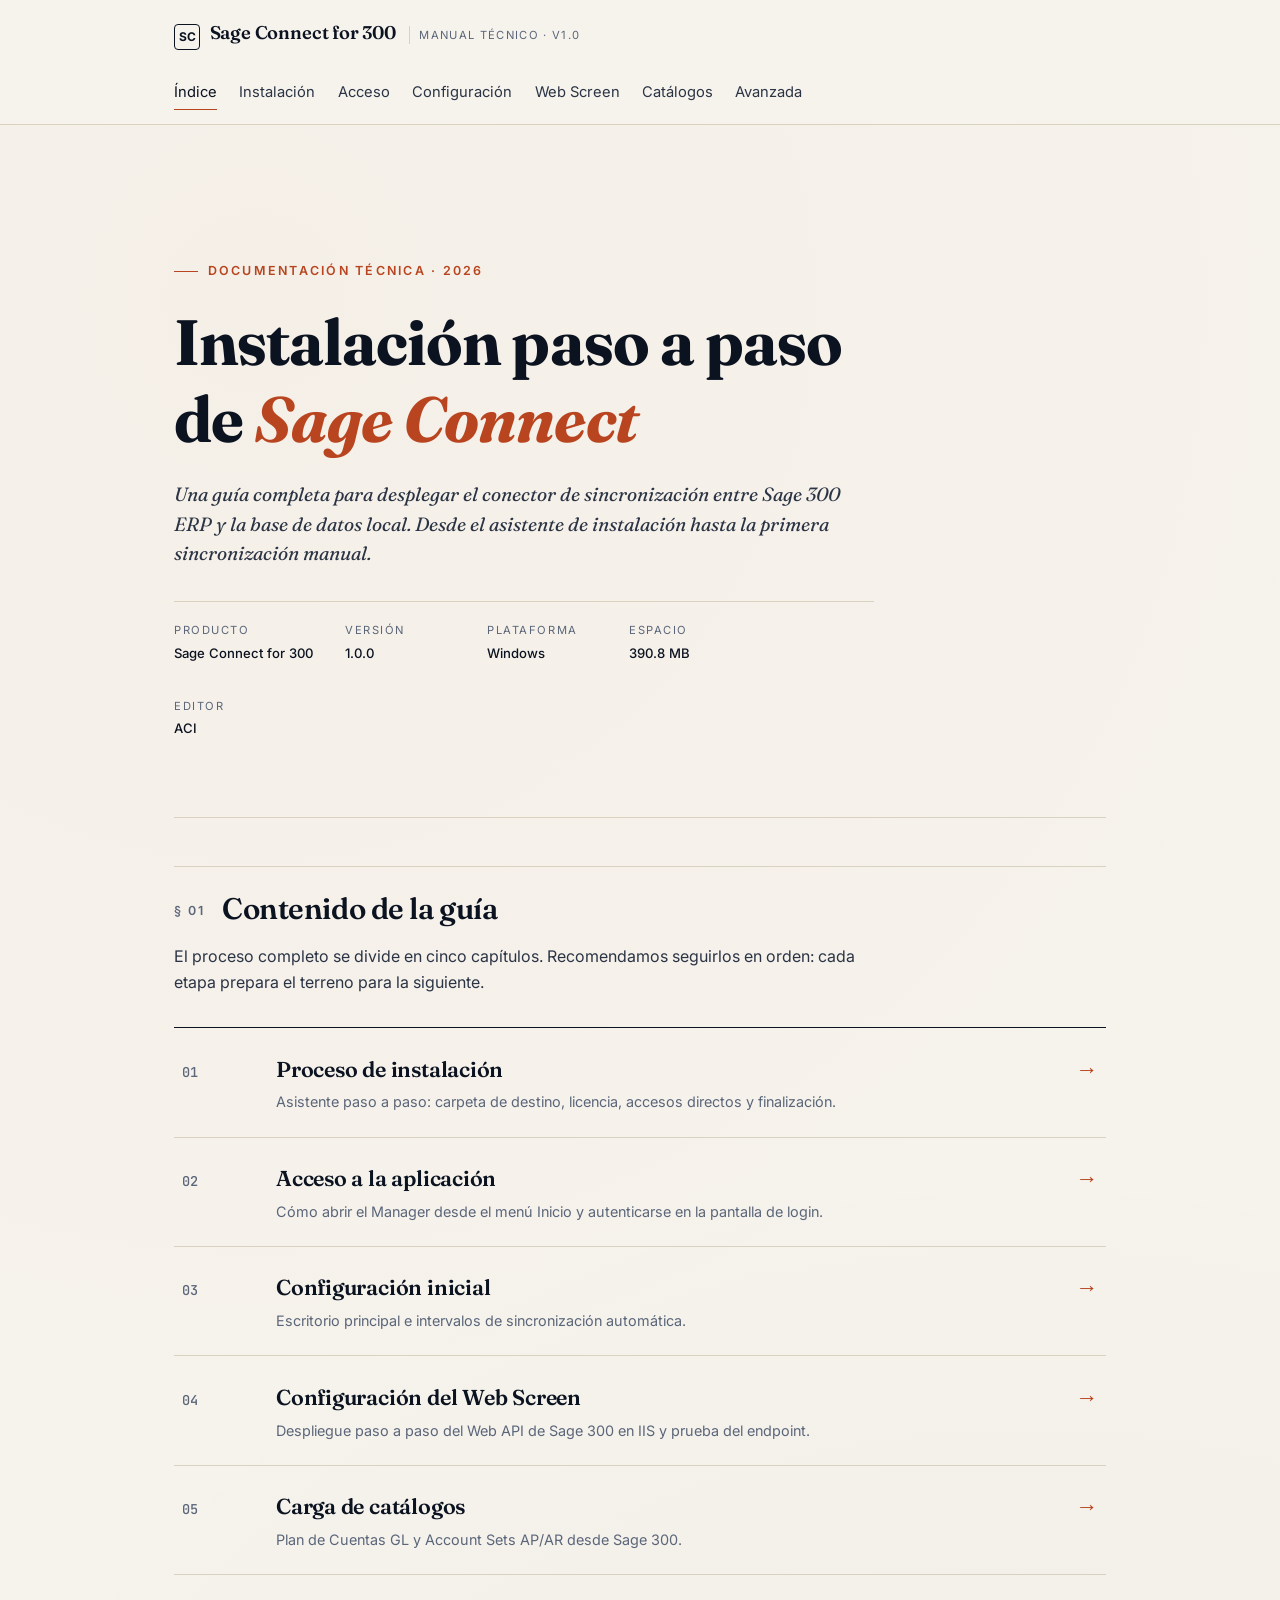
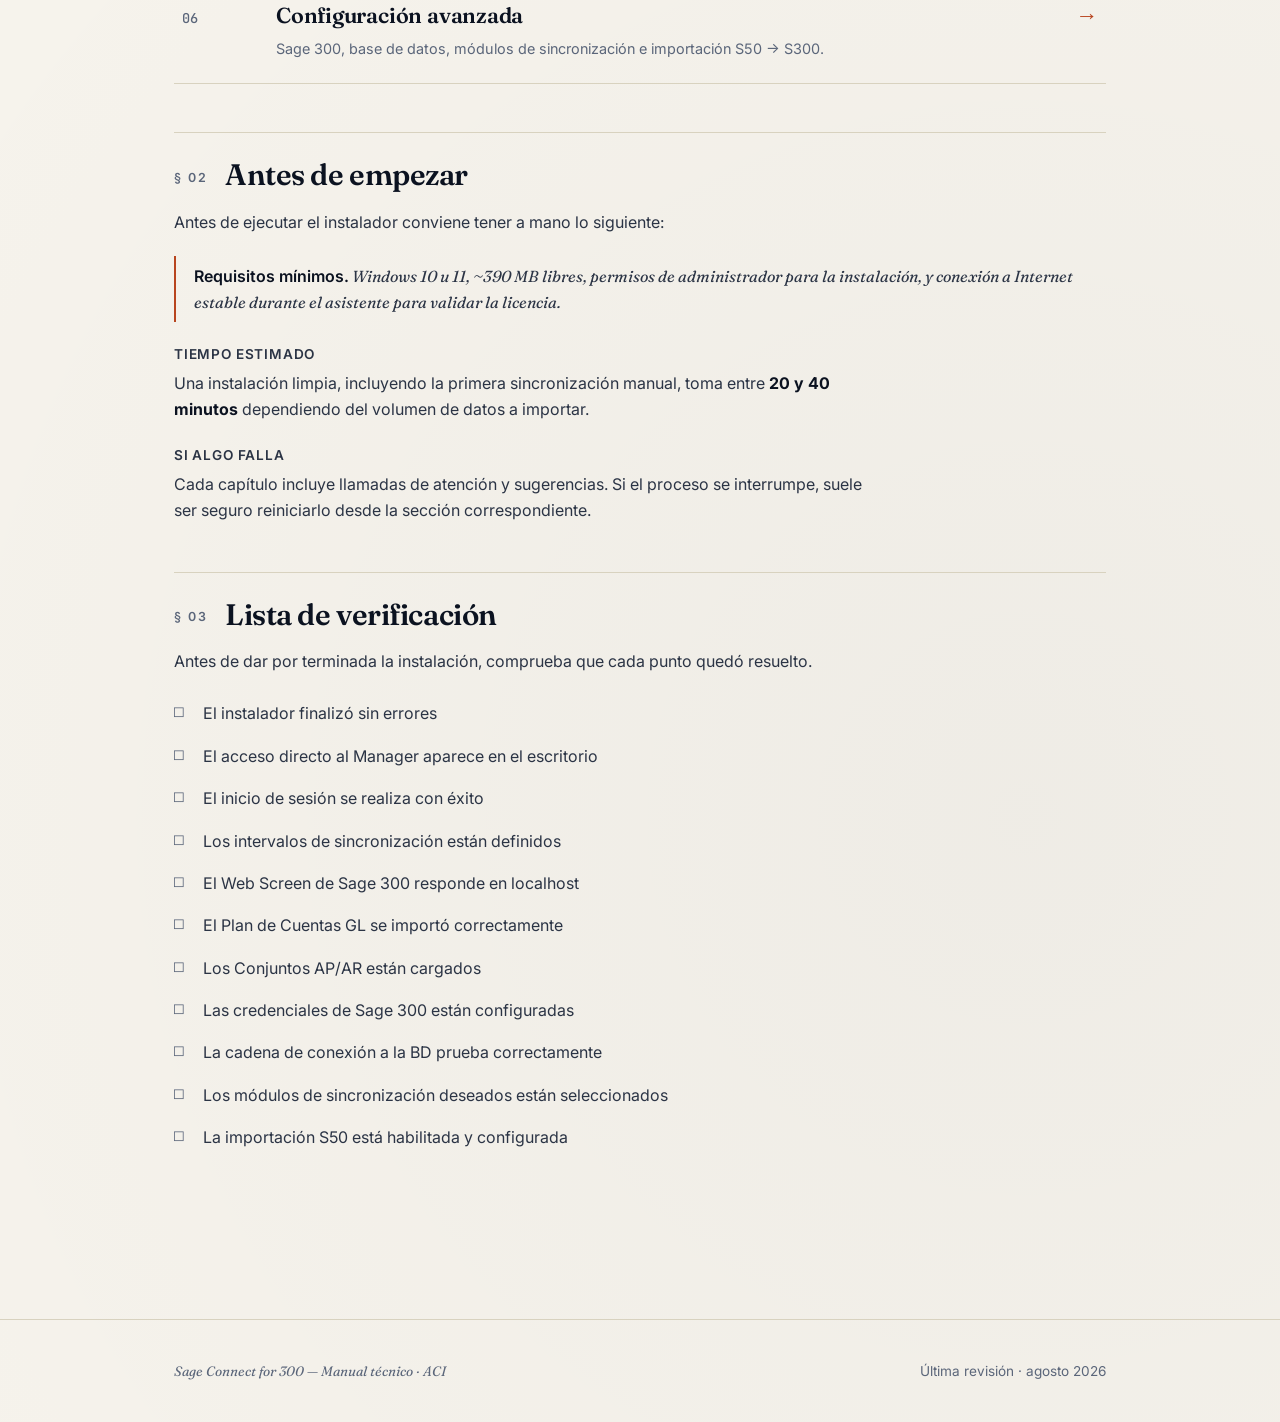
==== commit 48ddc15b: "docs: agregar seccion Web Screen y actualizar navegacion" ====
--- a/index.html
+++ b/index.html
@@ -23,6 +23,7 @@
         <a href="docs/instalacion.html">Instalación</a>
         <a href="docs/acceso.html">Acceso</a>
         <a href="docs/configuracion.html">Configuración</a>
+        <a href="docs/webscreen.html">Web Screen</a>
         <a href="docs/catalogos.html">Catálogos</a>
         <a href="docs/avanzada.html">Avanzada</a>
       </nav>
@@ -107,8 +108,19 @@
           </li>
 
           <li>
+            <a href="docs/webscreen.html">
+              <span class="step-num">04</span>
+              <span>
+                <span class="step-title">Configuración del Web Screen</span>
+                <span class="step-desc">Despliegue paso a paso del Web API de Sage 300 en IIS y prueba del endpoint.</span>
+              </span>
+              <span class="step-arrow">→</span>
+            </a>
+          </li>
+
+          <li>
             <a href="docs/catalogos.html">
-              <span class="step-num">04</span>
+              <span class="step-num">05</span>
               <span>
                 <span class="step-title">Carga de catálogos</span>
                 <span class="step-desc">Plan de Cuentas GL y Account Sets AP/AR desde Sage 300.</span>
@@ -119,7 +131,7 @@
 
           <li>
             <a href="docs/avanzada.html">
-              <span class="step-num">05</span>
+              <span class="step-num">06</span>
               <span>
                 <span class="step-title">Configuración avanzada</span>
                 <span class="step-desc">Sage 300, base de datos, módulos de sincronización e importación S50 → S300.</span>
@@ -170,6 +182,7 @@
           <li>El acceso directo al Manager aparece en el escritorio</li>
           <li>El inicio de sesión se realiza con éxito</li>
           <li>Los intervalos de sincronización están definidos</li>
+          <li>El Web Screen de Sage 300 responde en localhost</li>
           <li>El Plan de Cuentas GL se importó correctamente</li>
           <li>Los Conjuntos AP/AR están cargados</li>
           <li>Las credenciales de Sage 300 están configuradas</li>
